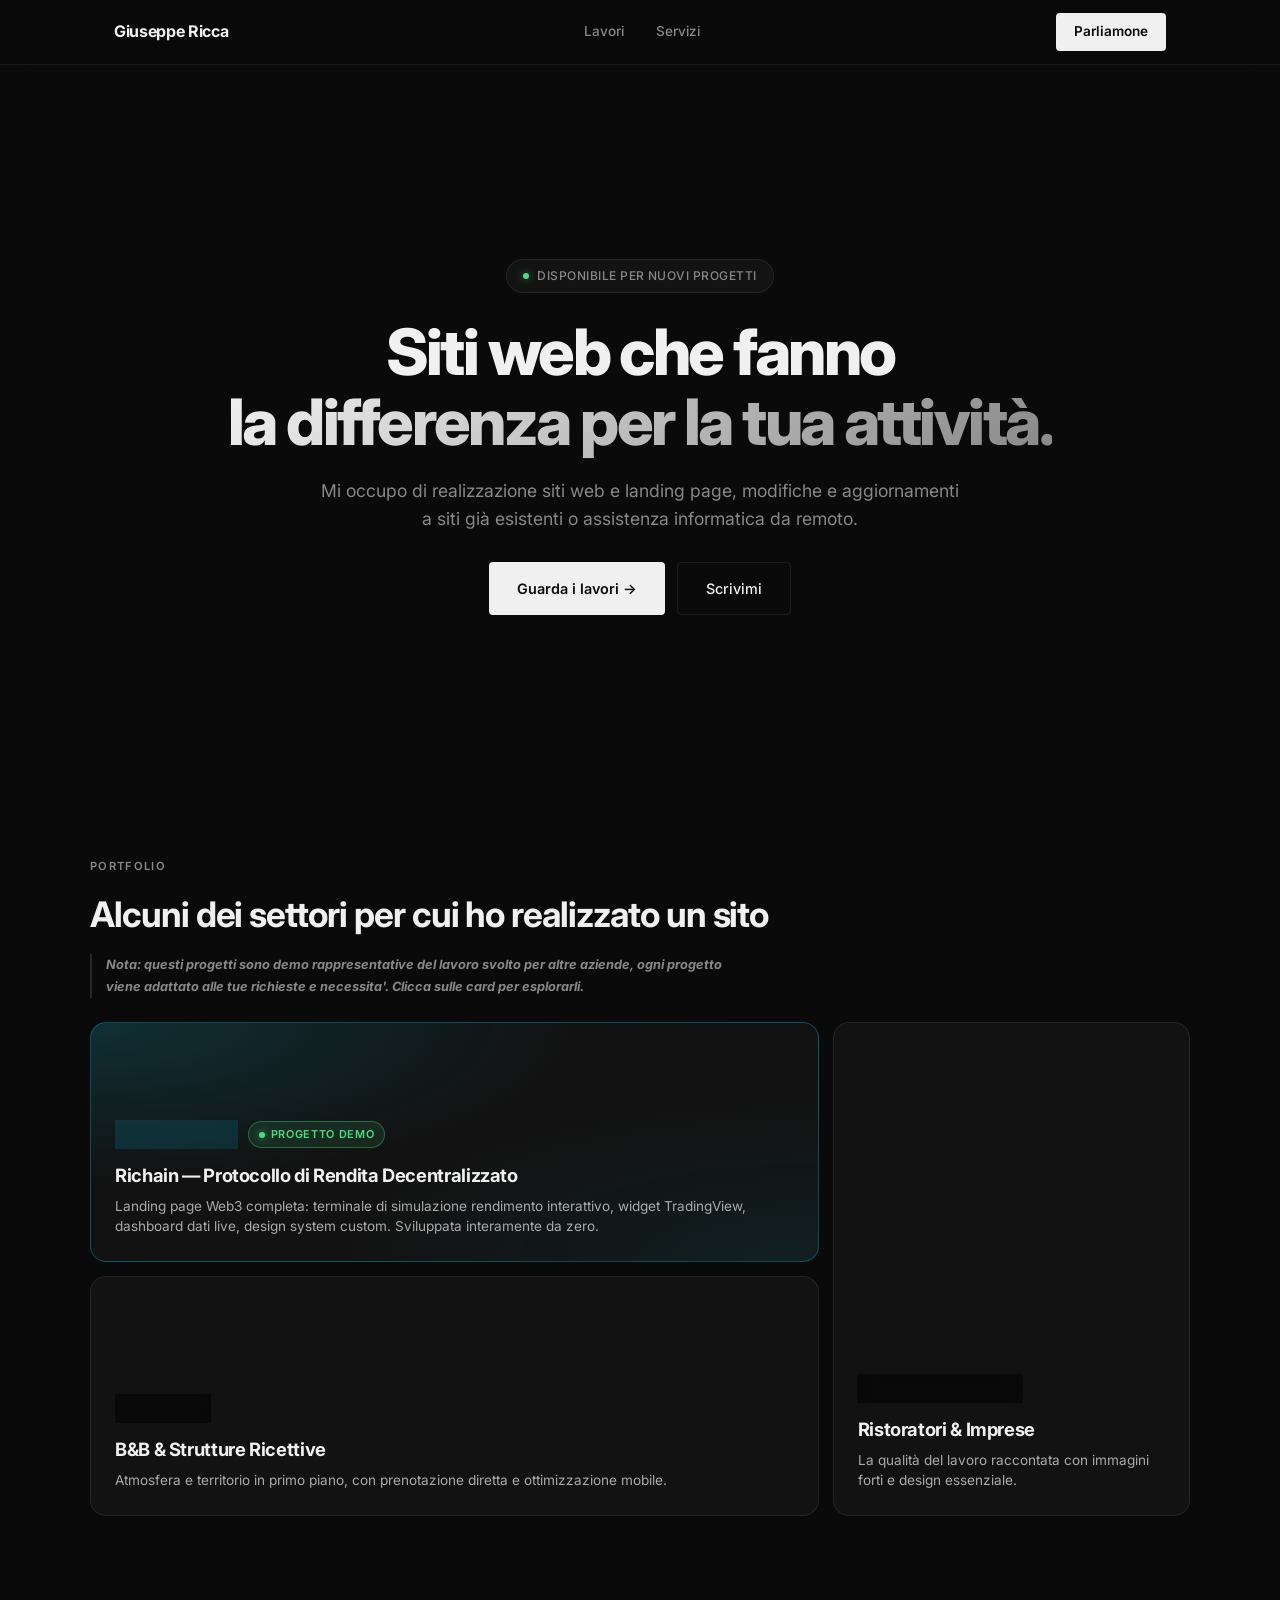
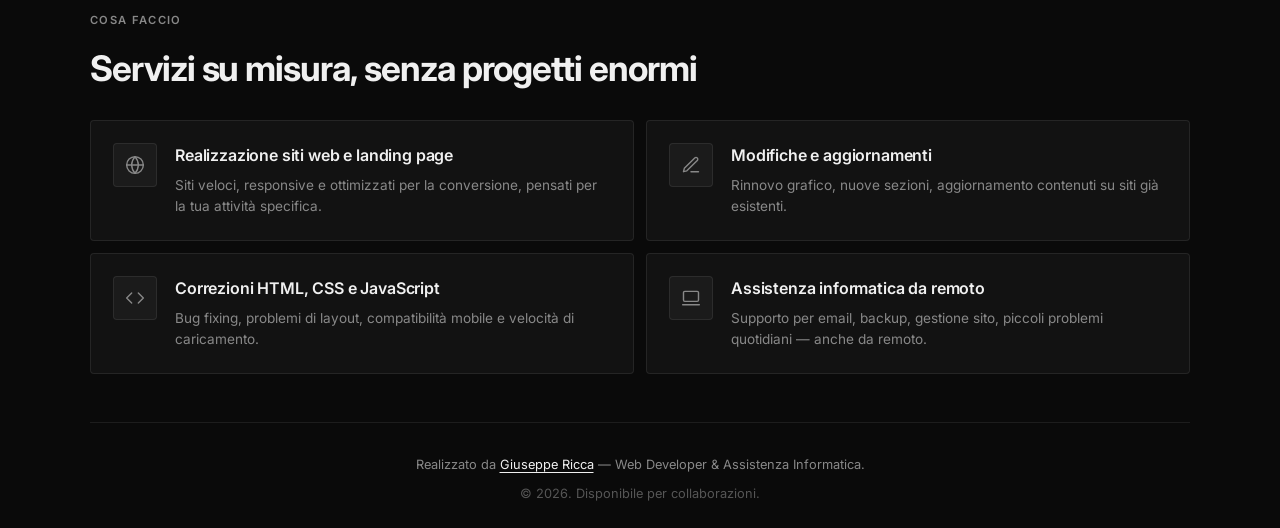
==== index.html @ cdb24ea3 "Add files via upload" ====
<!DOCTYPE html>
<html lang="it">
<head>
  <meta charset="UTF-8" />
  <meta name="viewport" content="width=device-width, initial-scale=1.0" />
  <title>Giuseppe Ricca — Web Developer per Piccole Imprese</title>
  <link rel="icon" type="image/x-icon" href="https://cdn-icons-png.flaticon.com/128/3873/3873834.png" />
  <link rel="preconnect" href="https://fonts.googleapis.com" />
  <link rel="preconnect" href="https://fonts.gstatic.com" crossorigin />
  <link href="https://fonts.googleapis.com/css2?family=Inter:wght@300;400;500;600;700;800&display=swap" rel="stylesheet" />
  
  <!-- Collegamento al file CSS esterno -->
  <link rel="stylesheet" href="style.css" />
</head>
<body>

  <!-- NAV -->
  <nav class="nav">
    <div class="container nav-inner">
      <a href="#" class="nav-logo">Giuseppe Ricca</a>
      <div class="nav-links">
        <a href="#lavori">Lavori</a>
        <a href="#servizi">Servizi</a>
      </div>
      <a href="mailto:giuseppericca87@gmail.com" class="nav-cta">Parliamone</a>
    </div>
  </nav>

  <!-- HERO -->
  <header class="hero container">
    <div class="hero-badge">Disponibile per nuovi progetti</div>
    <h1>
      Siti web che fanno<br />
      <span class="gradient">la differenza per la tua attività.</span>
    </h1>
    <p>
      Mi occupo di realizzazione siti web e landing page, modifiche e aggiornamenti
      a siti già esistenti o assistenza informatica da remoto.
    </p>
    <div class="hero-actions">
      <a href="#lavori" class="btn-primary">Guarda i lavori →</a>
      <a href="mailto:giuseppericca87@gmail.com" class="btn-ghost">Scrivimi</a>
    </div>
  </header>

  <!-- LAVORI (BENTO GRID) -->
  <section class="section container" id="lavori">
    <div class="section-header reveal">
      <div class="section-label">Portfolio</div>
      <h2 class="section-title">Alcuni dei settori per cui ho realizzato un sito</h2>
      <p class="section-note" style="font-weight: 700;">
        Nota: questi progetti sono demo rappresentative del lavoro svolto per altre aziende, ogni progetto viene adattato alle tue richieste e necessita'. Clicca sulle card per esplorarli.
      </p>
    </div>

    <div class="bento">

      <!-- RICHAIN (progetto demo, cliccabile) -->
      <a class="bento-card span-2 featured reveal"
         href="lavori/richain/richain.html"
         target="_blank"
         rel="noopener">
        <div class="bento-card-bg" style="background-image: url('https://images.unsplash.com/photo-1639762681485-074b7f938ba0?w=1400&q=80');"></div>
        <div class="bento-card-content">
          <span class="bento-tag">Crypto / Web3</span>
          <span class="live-badge">Progetto DEMO</span>
          <h3>Richain — Protocollo di Rendita Decentralizzato</h3>
          <p>Landing page Web3 completa: terminale di simulazione rendimento interattivo, widget TradingView, dashboard dati live, design system custom. Sviluppata interamente da zero.</p>
        </div>
        <div class="arrow">↗</div>
      </a>

      <!-- Ristorante -->
      <a class="bento-card row-span-2 reveal" 
         href="lavori/ristorazione/ristorazione.html"
         target="_blank"
         rel="noopener">
       <div class="bento-card-bg" style="background-image: url('https://images.unsplash.com/photo-1552566626-52f8b828add9?w=800&q=80');"></div>
       <div class="bento-card-content">
         <span class="bento-tag">RISTORAZIONE / FOOD</span>
         <h3>Ristoratori &amp; Imprese</h3>
         <p>La qualità del lavoro raccontata con immagini forti e design essenziale.</p>
        </div>
        <div class="arrow">↗</div>
      </a>

      <!-- B&B -->
      <a class="bento-card span-2 reveal" 
         href="lavori/hotel/hotel.html"
         target="_blank"
         rel="noopener">
        <div class="bento-card-bg" style="background-image: url('https://images.unsplash.com/photo-1566073771259-6a8506099945?w=1200&q=80');"></div>
        <div class="bento-card-content">
          <span class="bento-tag">Ospitalità</span>
          <h3>B&amp;B &amp; Strutture Ricettive</h3>
          <p>Atmosfera e territorio in primo piano, con prenotazione diretta e ottimizzazione mobile.</p>
        </div>
        <div class="arrow">↗</div>
      </a>

    </div>
  </section>

  <!-- SERVIZI -->
  <section class="section container" id="servizi">
    <div class="section-header reveal">
      <div class="section-label">Cosa faccio</div>
      <h2 class="section-title">Servizi su misura, senza progetti enormi</h2>
    </div>

    <div class="services-grid">
      <div class="service-item reveal">
        <div class="service-icon" aria-hidden="true">
          <svg viewBox="0 0 24 24">
            <circle cx="12" cy="12" r="10"/>
            <line x1="2" y1="12" x2="22" y2="12"/>
            <path d="M12 2a15.3 15.3 0 0 1 4 10 15.3 15.3 0 0 1-4 10 15.3 15.3 0 0 1-4-10 15.3 15.3 0 0 1 4-10z"/>
          </svg>
        </div>
        <div>
          <h3>Realizzazione siti web e landing page</h3>
          <p>Siti veloci, responsive e ottimizzati per la conversione, pensati per la tua attività specifica.</p>
        </div>
      </div>

      <div class="service-item reveal">
        <div class="service-icon" aria-hidden="true">
          <svg viewBox="0 0 24 24">
            <path d="M12 20h9"/>
            <path d="M16.5 3.5a2.121 2.121 0 0 1 3 3L7 19l-4 1 1-4L16.5 3.5z"/>
          </svg>
        </div>
        <div>
          <h3>Modifiche e aggiornamenti</h3>
          <p>Rinnovo grafico, nuove sezioni, aggiornamento contenuti su siti già esistenti.</p>
        </div>
      </div>

      <div class="service-item reveal">
        <div class="service-icon" aria-hidden="true">
          <svg viewBox="0 0 24 24">
            <polyline points="16 18 22 12 16 6"/>
            <polyline points="8 6 2 12 8 18"/>
          </svg>
        </div>
        <div>
          <h3>Correzioni HTML, CSS e JavaScript</h3>
          <p>Bug fixing, problemi di layout, compatibilità mobile e velocità di caricamento.</p>
        </div>
      </div>

      <div class="service-item reveal">
        <div class="service-icon" aria-hidden="true">
          <svg viewBox="0 0 24 24">
            <rect x="3" y="4" width="18" height="12" rx="1.5"/>
            <line x1="2" y1="20" x2="22" y2="20"/>
          </svg>
        </div>
        <div>
          <h3>Assistenza informatica da remoto</h3>
          <p>Supporto per email, backup, gestione sito, piccoli problemi quotidiani — anche da remoto.</p>
        </div>
      </div>
    </div>
  </section>

  <!-- FOOTER -->
  <footer class="footer container">
    <p>Realizzato da <a href="mailto:giuseppericca87@gmail.com">Giuseppe Ricca</a> — Web Developer &amp; Assistenza Informatica.</p>
    <p style="margin-top: 8px; opacity: 0.6;">© 2026. Disponibile per collaborazioni.</p>
  </footer>

  <!-- Collegamento al file JS esterno -->
  <script src="script.js"></script>

</body>
</html>
---- style.css ----
/* ========== RESET & BASE ========== */
*, *::before, *::after { margin: 0; padding: 0; box-sizing: border-box; }

:root {
  --bg: #0a0a0a;
  --surface: #121212;
  --surface-hover: #1a1a1a;
  --text: #f0f0f0;
  --muted: #888;
  --border: rgba(255, 255, 255, 0.08);
  --accent: #d4d4d4;
  --ease: cubic-bezier(0.22, 1, 0.36, 1);
  --radius: 16px;
  --btn-radius: 4px;
  --nav-h: 64px;
}

html { scroll-behavior: smooth; }

body {
  font-family: "Inter", ui-sans-serif, system-ui, -apple-system, sans-serif;
  background: var(--bg);
  color: var(--text);
  line-height: 1.6;
  -webkit-font-smoothing: antialiased;
  overflow-x: hidden;
  padding-top: var(--nav-h);
}

a { color: inherit; text-decoration: none; }
ul { list-style: none; }
img { display: block; max-width: 100%; }

.container {
  width: 100%;
  max-width: 1100px;
  margin: 0 auto;
  padding: 0 24px;
}

/* ========== NAV ========== */
.nav {
  position: fixed;
  top: 0; left: 0; right: 0;
  z-index: 100;
  background: rgba(10, 10, 10, 0.78);
  backdrop-filter: blur(18px);
  -webkit-backdrop-filter: blur(18px);
  border-bottom: 1px solid var(--border);
  animation: fadeDown 0.8s var(--ease) both;
}

.nav-inner {
  display: flex;
  align-items: center;
  justify-content: space-between;
  height: var(--nav-h);
}

.nav-logo {
  font-weight: 700;
  font-size: 1rem;
  letter-spacing: -0.02em;
}

.nav-links { display: flex; gap: 4px; }

.nav-links a {
  padding: 8px 14px;
  font-size: 0.85rem;
  font-weight: 500;
  color: var(--muted);
  border-radius: 999px;
  transition: color 0.3s var(--ease), background 0.3s var(--ease);
}

.nav-links a:hover {
  color: var(--text);
  background: rgba(255, 255, 255, 0.06);
}

.nav-cta {
  padding: 8px 18px;
  font-size: 0.85rem;
  font-weight: 600;
  background: var(--text);
  color: var(--bg);
  border-radius: var(--btn-radius);
  transition: opacity 0.3s var(--ease), transform 0.3s var(--ease);
}

.nav-cta:hover { opacity: 0.85; transform: translateY(-1px); }

/* ========== HERO ========== */
.hero {
  min-height: calc(90vh - var(--nav-h));
  display: flex;
  flex-direction: column;
  justify-content: center;
  align-items: center;
  text-align: center;
  padding: 20px 24px;
  animation: fadeUp 1s var(--ease) both 0.15s;
}

.hero-badge {
  display: inline-flex;
  align-items: center;
  gap: 8px;
  padding: 6px 16px;
  font-size: 0.75rem;
  font-weight: 500;
  letter-spacing: 0.04em;
  text-transform: uppercase;
  color: var(--muted);
  background: rgba(255, 255, 255, 0.04);
  border: 1px solid var(--border);
  border-radius: 999px;
  margin-bottom: 24px;
}

.hero-badge::before {
  content: "";
  width: 6px;
  height: 6px;
  border-radius: 50%;
  background: #4ade80;
  box-shadow: 0 0 8px rgba(74, 222, 128, 0.6);
}

.hero h1 {
  font-size: clamp(2.2rem, 6vw, 4rem);
  font-weight: 800;
  letter-spacing: -0.04em;
  line-height: 1.1;
  margin-bottom: 20px;
}

.hero h1 .gradient {
  background: linear-gradient(135deg, #f0f0f0 0%, #888 100%);
  -webkit-background-clip: text;
  background-clip: text;
  color: transparent;
}

.hero p {
  max-width: 640px;
  margin: 0 auto 28px;
  font-size: clamp(0.95rem, 1.8vw, 1.1rem);
  color: var(--muted);
  font-weight: 400;
}

.hero-actions {
  display: flex;
  flex-wrap: wrap;
  justify-content: center;
  gap: 12px;
}

.btn-primary {
  display: inline-flex;
  align-items: center;
  gap: 8px;
  padding: 14px 28px;
  font-size: 0.9rem;
  font-weight: 600;
  background: var(--text);
  color: var(--bg);
  border-radius: var(--btn-radius);
  transition: transform 0.3s var(--ease), box-shadow 0.3s var(--ease);
}

.btn-primary:hover {
  transform: translateY(-2px);
  box-shadow: 0 12px 32px -8px rgba(255, 255, 255, 0.15);
}

.btn-ghost {
  display: inline-flex;
  align-items: center;
  gap: 8px;
  padding: 14px 28px;
  font-size: 0.9rem;
  font-weight: 500;
  color: var(--text);
  border: 1px solid var(--border);
  border-radius: var(--btn-radius);
  transition: background 0.3s var(--ease), border-color 0.3s var(--ease);
}

.btn-ghost:hover {
  background: rgba(255, 255, 255, 0.05);
  border-color: rgba(255, 255, 255, 0.2);
}

/* ========== SEZIONI ========== */
.section { padding: 48px 0; }

.section-header { margin-bottom: 24px; }

.section-label {
  font-size: 0.7rem;
  font-weight: 600;
  letter-spacing: 0.12em;
  text-transform: uppercase;
  color: var(--muted);
  margin-bottom: 10px;
}

.section-title {
  font-size: clamp(1.6rem, 3vw, 2.2rem);
  font-weight: 700;
  letter-spacing: -0.03em;
}

.section-note {
  margin-top: 12px;
  max-width: 640px;
  font-size: 0.8rem;
  line-height: 1.7;
  color: var(--muted);
  font-weight: 400;
  font-style: italic;
  padding-left: 14px;
  border-left: 2px solid rgba(255, 255, 255, 0.12);
}

/* ========== BENTO GRID PROGETTI ========== */
.bento {
  display: grid;
  grid-template-columns: repeat(3, 1fr);
  gap: 14px;
}

.bento-card {
  position: relative;
  display: flex;
  flex-direction: column;
  justify-content: flex-end;
  min-height: 240px;
  padding: 24px;
  background: var(--surface);
  border: 1px solid var(--border);
  border-radius: var(--radius);
  overflow: hidden;
  transition: transform 0.45s var(--ease),
              border-color 0.45s var(--ease),
              box-shadow 0.45s var(--ease);
  cursor: pointer;
  color: inherit;
}

.bento-card:hover {
  transform: translateY(-4px);
  border-color: rgba(255, 255, 255, 0.18);
  box-shadow: 0 24px 48px -16px rgba(0, 0, 0, 0.6);
}

.bento-card.span-2 { grid-column: span 2; }
.bento-card.row-span-2 { grid-row: span 2; }

.bento-card-bg {
  position: absolute;
  inset: 0;
  opacity: 0.35;
  transition: opacity 0.6s var(--ease), transform 0.6s var(--ease);
  background-size: cover;
  background-position: center;
}

.bento-card:hover .bento-card-bg {
  opacity: 0.55;
  transform: scale(1.04);
}

.bento-card-content { position: relative; z-index: 1; }

.bento-tag {
  display: inline-block;
  padding: 4px 12px;
  font-size: 0.7rem;
  font-weight: 600;
  letter-spacing: 0.06em;
  text-transform: uppercase;
  background: rgba(0, 0, 0, 0.5);
  backdrop-filter: blur(8px);
  border: 1px solid rgba(255, 255, 255, 0.12);
  border-radius: 999px;
  margin-bottom: 12px;
  color: #ddd;
}

.bento-card h3 {
  font-size: 1.15rem;
  font-weight: 700;
  letter-spacing: -0.02em;
  margin-bottom: 6px;
}

.bento-card p {
  font-size: 0.85rem;
  color: #aaa;
  line-height: 1.5;
}

.bento-card .arrow {
  position: absolute;
  top: 20px;
  right: 20px;
  width: 32px;
  height: 32px;
  display: grid;
  place-items: center;
  border-radius: 50%;
  background: rgba(0, 0, 0, 0.4);
  backdrop-filter: blur(6px);
  border: 1px solid rgba(255, 255, 255, 0.1);
  font-size: 0.9rem;
  color: #ccc;
  opacity: 0;
  transform: translate(-4px, 4px);
  transition: opacity 0.4s var(--ease), transform 0.4s var(--ease);
}

.bento-card:hover .arrow { opacity: 1; transform: translate(0, 0); }

/* ===== CARD RICHAIN (progetto demo) ===== */
.bento-card.featured {
  border-color: rgba(6, 182, 212, 0.35);
  background:
    radial-gradient(120% 120% at 0% 0%, rgba(6, 182, 212, 0.18) 0%, transparent 55%),
    radial-gradient(120% 120% at 100% 100%, rgba(6, 182, 212, 0.08) 0%, transparent 55%),
    var(--surface);
}

.bento-card.featured:hover {
  border-color: rgba(6, 182, 212, 0.7);
  box-shadow: 0 24px 48px -16px rgba(6, 182, 212, 0.25);
}

.bento-card.featured .bento-tag {
  background: rgba(6, 182, 212, 0.15);
  border-color: rgba(6, 182, 212, 0.45);
  color: #67e8f9;
}

.live-badge {
  display: inline-flex;
  align-items: center;
  gap: 6px;
  margin-left: 6px;
  padding: 4px 10px;
  font-size: 0.68rem;
  font-weight: 600;
  letter-spacing: 0.06em;
  text-transform: uppercase;
  color: #4ade80;
  background: rgba(74, 222, 128, 0.1);
  border: 1px solid rgba(74, 222, 128, 0.35);
  border-radius: 999px;
}

.live-badge::before {
  content: "";
  width: 6px;
  height: 6px;
  border-radius: 50%;
  background: #4ade80;
  box-shadow: 0 0 8px rgba(74, 222, 128, 0.8);
  animation: pulse 2s ease-in-out infinite;
}

/* ========== SERVIZI ========== */
.services-grid {
  display: grid;
  grid-template-columns: repeat(2, 1fr);
  gap: 12px;
}

.service-item {
  display: flex;
  gap: 18px;
  padding: 22px;
  background: var(--surface);
  border: 1px solid var(--border);
  border-radius: 4px;
  transition: background 0.35s var(--ease), border-color 0.35s var(--ease);
}

.service-item:hover {
  background: var(--surface-hover);
  border-color: rgba(255, 255, 255, 0.14);
}

.service-icon {
  flex-shrink: 0;
  width: 44px;
  height: 44px;
  display: grid;
  place-items: center;
  background: rgba(255, 255, 255, 0.04);
  border: 1px solid var(--border);
  border-radius: 4px;
  color: var(--muted);
  transition: color 0.35s var(--ease), background 0.35s var(--ease), border-color 0.35s var(--ease);
}

.service-item:hover .service-icon {
  color: var(--text);
  background: rgba(255, 255, 255, 0.08);
  border-color: rgba(255, 255, 255, 0.18);
}

.service-icon svg {
  width: 20px;
  height: 20px;
  stroke: currentColor;
  fill: none;
  stroke-width: 1.7;
  stroke-linecap: round;
  stroke-linejoin: round;
}

.service-item h3 {
  font-size: 1rem;
  font-weight: 600;
  margin-bottom: 6px;
  letter-spacing: -0.01em;
}

.service-item p {
  font-size: 0.85rem;
  color: var(--muted);
  line-height: 1.6;
}

/* ========== FOOTER ========== */
.footer {
  padding: 32px 0 24px;
  border-top: 1px solid var(--border);
  text-align: center;
}

.footer p { font-size: 0.8rem; color: var(--muted); }

.footer a {
  color: var(--text);
  text-decoration: underline;
  text-underline-offset: 3px;
}

/* ========== REVEAL ========== */
.reveal {
  opacity: 0;
  transform: translateY(28px);
  transition: opacity 0.9s var(--ease), transform 0.9s var(--ease);
}

.reveal.visible { opacity: 1; transform: translateY(0); }

/* ========== KEYFRAMES ========== */
@keyframes fadeUp {
  from { opacity: 0; transform: translateY(24px); }
  to   { opacity: 1; transform: translateY(0); }
}

@keyframes fadeDown {
  from { opacity: 0; transform: translateY(-16px); }
  to   { opacity: 1; transform: translateY(0); }
}

@keyframes pulse {
  0%, 100% { opacity: 1; }
  50%      { opacity: 0.35; }
}

/* ========== RESPONSIVE ========== */
@media (max-width: 860px) {
  .bento { grid-template-columns: repeat(2, 1fr); }
  .bento-card.span-2 { grid-column: span 2; }
  .services-grid { grid-template-columns: 1fr; }
  .bento-card.row-span-2 { grid-row: span 1; }
}

/* OTTIMIZZAZIONE MOBILE (Telefono) */
@media (max-width: 600px) {
  .container { padding: 0 16px; }
  .nav-links { display: none; }
  .nav-logo { font-size: 0.9rem; }
  .nav-cta { padding: 6px 12px; font-size: 0.75rem; }
  
  .hero { min-height: auto; padding: 48px 16px; }
  .hero h1 { font-size: 2.2rem; margin-bottom: 16px; }
  .hero p { font-size: 0.95rem; margin-bottom: 24px; }
  .hero-actions { width: 100%; flex-direction: column; gap: 10px; }
  .hero-actions .btn-primary, .hero-actions .btn-ghost { width: 100%; justify-content: center; }
  
  .section { padding: 32px 0; }
  .section-title { font-size: 1.5rem; }
  .section-note { font-size: 0.75rem; }
  
  .bento { grid-template-columns: 1fr; gap: 12px; }
  .bento-card { min-height: 180px; padding: 18px; }
  .bento-card.span-2 { grid-column: span 1; }
  .bento-card h3 { font-size: 1.1rem; }
  .bento-card p { font-size: 0.8rem; }
  .bento-card .arrow { display: none; }
  
  .service-item { padding: 18px; gap: 14px; }
  .service-icon { width: 36px; height: 36px; }
  .service-icon svg { width: 18px; height: 18px; }
}

@media (prefers-reduced-motion: reduce) {
  *, *::before, *::after {
    animation-duration: 0.001ms !important;
    transition-duration: 0.001ms !important;
    scroll-behavior: auto !important;
  }
  .reveal { opacity: 1; transform: none; }
}
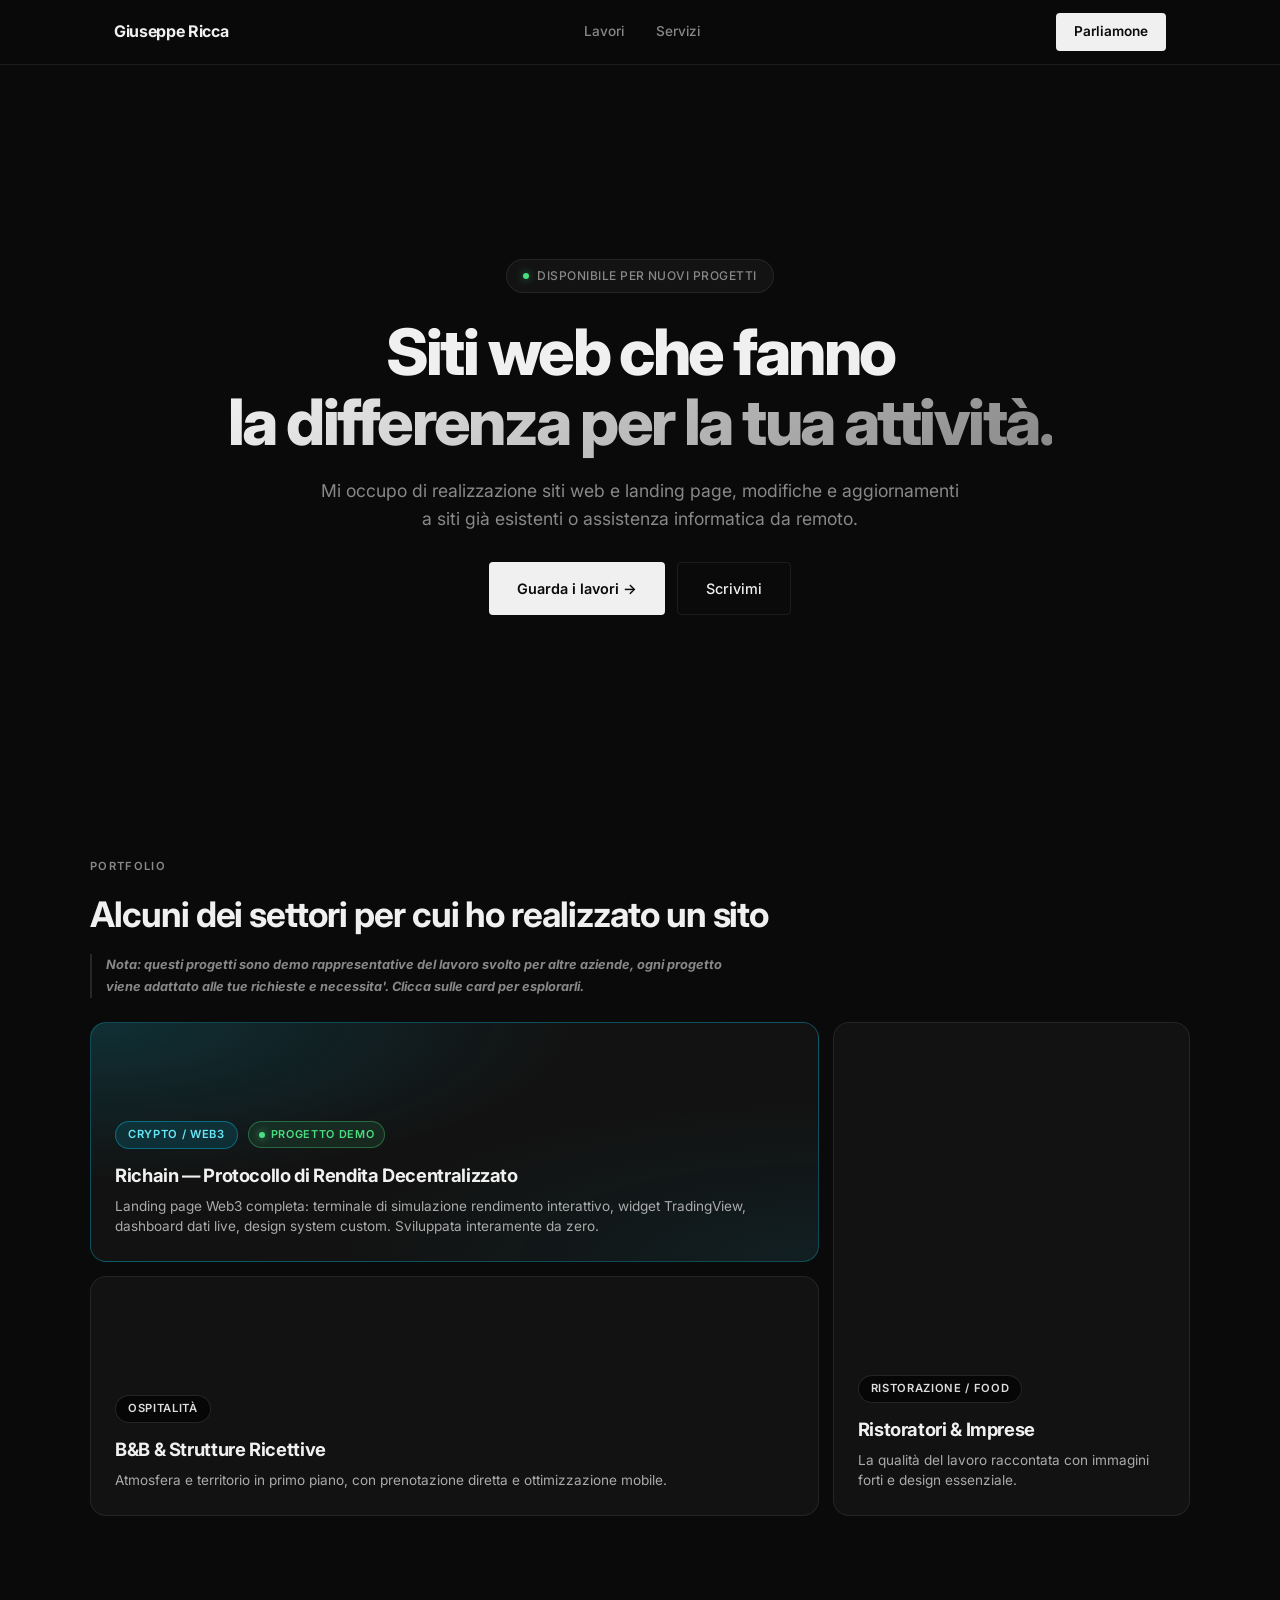
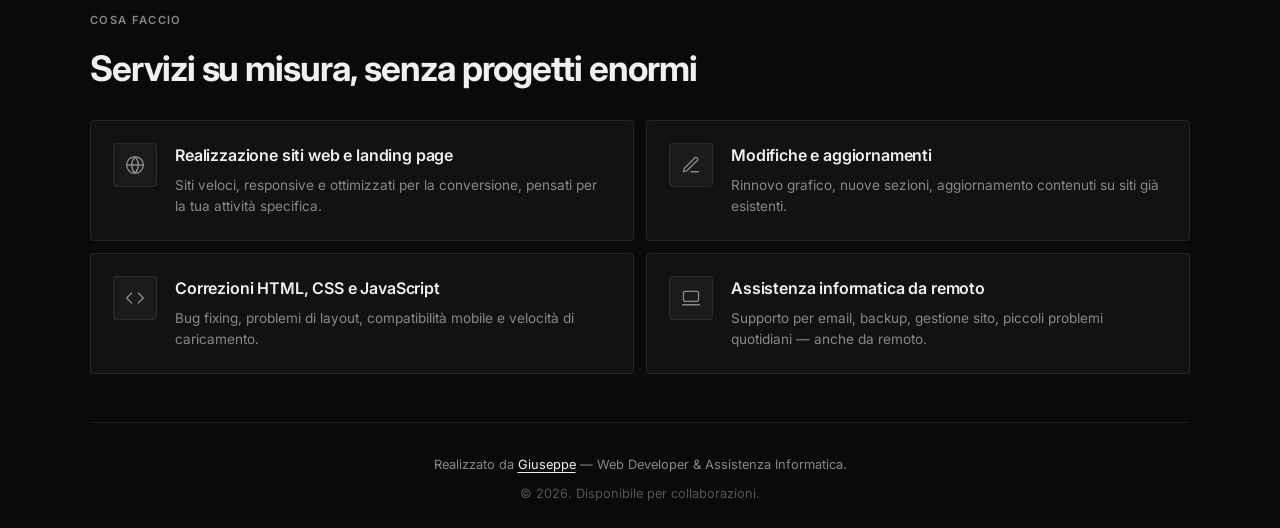
==== commit 6ee0c94c: "Update index.html" ====
--- a/index.html
+++ b/index.html
@@ -22,7 +22,7 @@
         <a href="#lavori">Lavori</a>
         <a href="#servizi">Servizi</a>
       </div>
-      <a href="mailto:giuseppericca87@gmail.com" class="nav-cta">Parliamone</a>
+      <a href="mailto:alfabravo4232@gmail.com" class="nav-cta">Parliamone</a>
     </div>
   </nav>
 
@@ -39,7 +39,7 @@
     </p>
     <div class="hero-actions">
       <a href="#lavori" class="btn-primary">Guarda i lavori →</a>
-      <a href="mailto:giuseppericca87@gmail.com" class="btn-ghost">Scrivimi</a>
+      <a href="mailto:alfabravo4232@gmail.com" class="btn-ghost">Scrivimi</a>
     </div>
   </header>
 
@@ -166,7 +166,7 @@
 
   <!-- FOOTER -->
   <footer class="footer container">
-    <p>Realizzato da <a href="mailto:giuseppericca87@gmail.com">Giuseppe Ricca</a> — Web Developer &amp; Assistenza Informatica.</p>
+    <p>Realizzato da <a href="mailto:alfabravo4232@gmail.com">Giuseppe</a> — Web Developer &amp; Assistenza Informatica.</p>
     <p style="margin-top: 8px; opacity: 0.6;">© 2026. Disponibile per collaborazioni.</p>
   </footer>
 
@@ -174,4 +174,4 @@
   <script src="script.js"></script>
 
 </body>
-</html>+</html>
--- a/style.css
+++ b/style.css
@@ -43,7 +43,7 @@
   position: fixed;
   top: 0; left: 0; right: 0;
   z-index: 100;
-  background: rgba(10, 10, 10, 0.78);
+  background: rgba(10, 10, 10, 0.85);
   backdrop-filter: blur(18px);
   -webkit-backdrop-filter: blur(18px);
   border-bottom: 1px solid var(--border);
@@ -283,7 +283,7 @@
   font-weight: 600;
   letter-spacing: 0.06em;
   text-transform: uppercase;
-  background: rgba(0, 0, 0, 0.5);
+  background: rgba(0, 0, 0, 0.6);
   backdrop-filter: blur(8px);
   border: 1px solid rgba(255, 255, 255, 0.12);
   border-radius: 999px;
@@ -475,7 +475,12 @@
   50%      { opacity: 0.35; }
 }
 
-/* ========== RESPONSIVE ========== */
+
+/* ========================================================
+   FIX DEFINITIVO MOBILE (Stile Apple / iOS)
+   ======================================================== */
+
+/* Tablet */
 @media (max-width: 860px) {
   .bento { grid-template-columns: repeat(2, 1fr); }
   .bento-card.span-2 { grid-column: span 2; }
@@ -483,33 +488,134 @@
   .bento-card.row-span-2 { grid-row: span 1; }
 }
 
-/* OTTIMIZZAZIONE MOBILE (Telefono) */
+/* iPhone e Smartphone (Stile HAIDO / Apple) */
 @media (max-width: 600px) {
-  .container { padding: 0 16px; }
-  .nav-links { display: none; }
-  .nav-logo { font-size: 0.9rem; }
-  .nav-cta { padding: 6px 12px; font-size: 0.75rem; }
   
-  .hero { min-height: auto; padding: 48px 16px; }
-  .hero h1 { font-size: 2.2rem; margin-bottom: 16px; }
-  .hero p { font-size: 0.95rem; margin-bottom: 24px; }
-  .hero-actions { width: 100%; flex-direction: column; gap: 10px; }
-  .hero-actions .btn-primary, .hero-actions .btn-ghost { width: 100%; justify-content: center; }
-  
-  .section { padding: 32px 0; }
-  .section-title { font-size: 1.5rem; }
-  .section-note { font-size: 0.75rem; }
-  
-  .bento { grid-template-columns: 1fr; gap: 12px; }
-  .bento-card { min-height: 180px; padding: 18px; }
-  .bento-card.span-2 { grid-column: span 1; }
-  .bento-card h3 { font-size: 1.1rem; }
-  .bento-card p { font-size: 0.8rem; }
-  .bento-card .arrow { display: none; }
-  
-  .service-item { padding: 18px; gap: 14px; }
-  .service-icon { width: 36px; height: 36px; }
-  .service-icon svg { width: 18px; height: 18px; }
+  /* 1. Margini di sicurezza laterali per far respirare tutto */
+  .container { 
+    padding-left: 24px !important; 
+    padding-right: 24px !important; 
+  }
+
+  /* Navbar */
+  .nav-links { display: none !important; }
+
+  /* 2. HERO: Sistemata (niente più testo incollato ai bordi) */
+  .hero { 
+    min-height: auto; 
+    padding-top: 60px;
+    padding-bottom: 60px;
+    text-align: left; 
+    align-items: flex-start; 
+    /* NON azzerare il padding laterale qui, lascia che usi quello del .container */
+  }
+
+  .hero-badge {
+    margin-bottom: 24px;
+  }
+
+  .hero h1 { 
+    font-size: 2.6rem; /* Dimensione perfetta, impattante ma contenuta */
+    line-height: 1.1;
+    letter-spacing: -0.04em;
+    margin-bottom: 24px; 
+  }
+
+  .hero p { 
+    font-size: 1.05rem; 
+    margin-bottom: 40px; 
+    line-height: 1.6;
+    color: #a1a1aa;
+  }
+
+  /* 3. BOTTONI: Stile "Pillola" elegante, non più a tutta larghezza */
+  .hero-actions { 
+    flex-direction: column; 
+    align-items: flex-start; /* Allineati a sinistra */
+    width: 100%; 
+    gap: 16px; 
+  }
+
+  .hero-actions .btn-primary, 
+  .hero-actions .btn-ghost { 
+    width: auto; /* Toglie il 100%, prende solo la larghezza del testo */
+    display: inline-flex;
+    padding: 16px 32px; /* Spazio interno per farlo sembrare un bottone premium */
+    font-size: 1rem;
+    border-radius: 999px; /* Angoli completamente arrotondati (stile iOS) */
+  }
+
+  /* 4. SEZIONE LAVORI / SERVIZI */
+  .section { 
+    padding-top: 64px; 
+    padding-bottom: 64px; 
+  }
+
+  .section-header {
+    text-align: left;
+    margin-bottom: 40px;
+  }
+
+  .section-title { 
+    font-size: 2.2rem; 
+    line-height: 1.15;
+    letter-spacing: -0.03em;
+  }
+
+  .section-note { 
+    font-size: 0.95rem; 
+    margin-top: 20px;
+    line-height: 1.6;
+    padding-left: 16px;
+    border-left: 2px solid rgba(255, 255, 255, 0.2);
+  }
+
+  /* Card del Portfolio */
+  .bento { 
+    grid-template-columns: 1fr; 
+    gap: 24px; 
+  }
+
+  .bento-card { 
+    min-height: auto; 
+    padding: 32px 24px; 
+    border-radius: 20px;
+  }
+
+  .bento-card.span-2 { 
+    grid-column: span 1; 
+  }
+
+  .bento-card h3 {
+    font-size: 1.35rem;
+    margin-bottom: 12px;
+  }
+
+  .bento-card p {
+    font-size: 0.95rem;
+    line-height: 1.6;
+  }
+
+  /* Servizi */
+  .services-grid {
+    gap: 16px;
+  }
+
+  .service-item {
+    flex-direction: column;
+    padding: 32px 24px;
+    gap: 16px;
+    border-radius: 20px;
+  }
+
+  .service-item h3 {
+    font-size: 1.2rem;
+  }
+
+  .service-item p {
+    font-size: 0.95rem;
+    line-height: 1.6;
+  }
 }
 
 @media (prefers-reduced-motion: reduce) {
@@ -519,4 +625,4 @@
     scroll-behavior: auto !important;
   }
   .reveal { opacity: 1; transform: none; }
-}+}
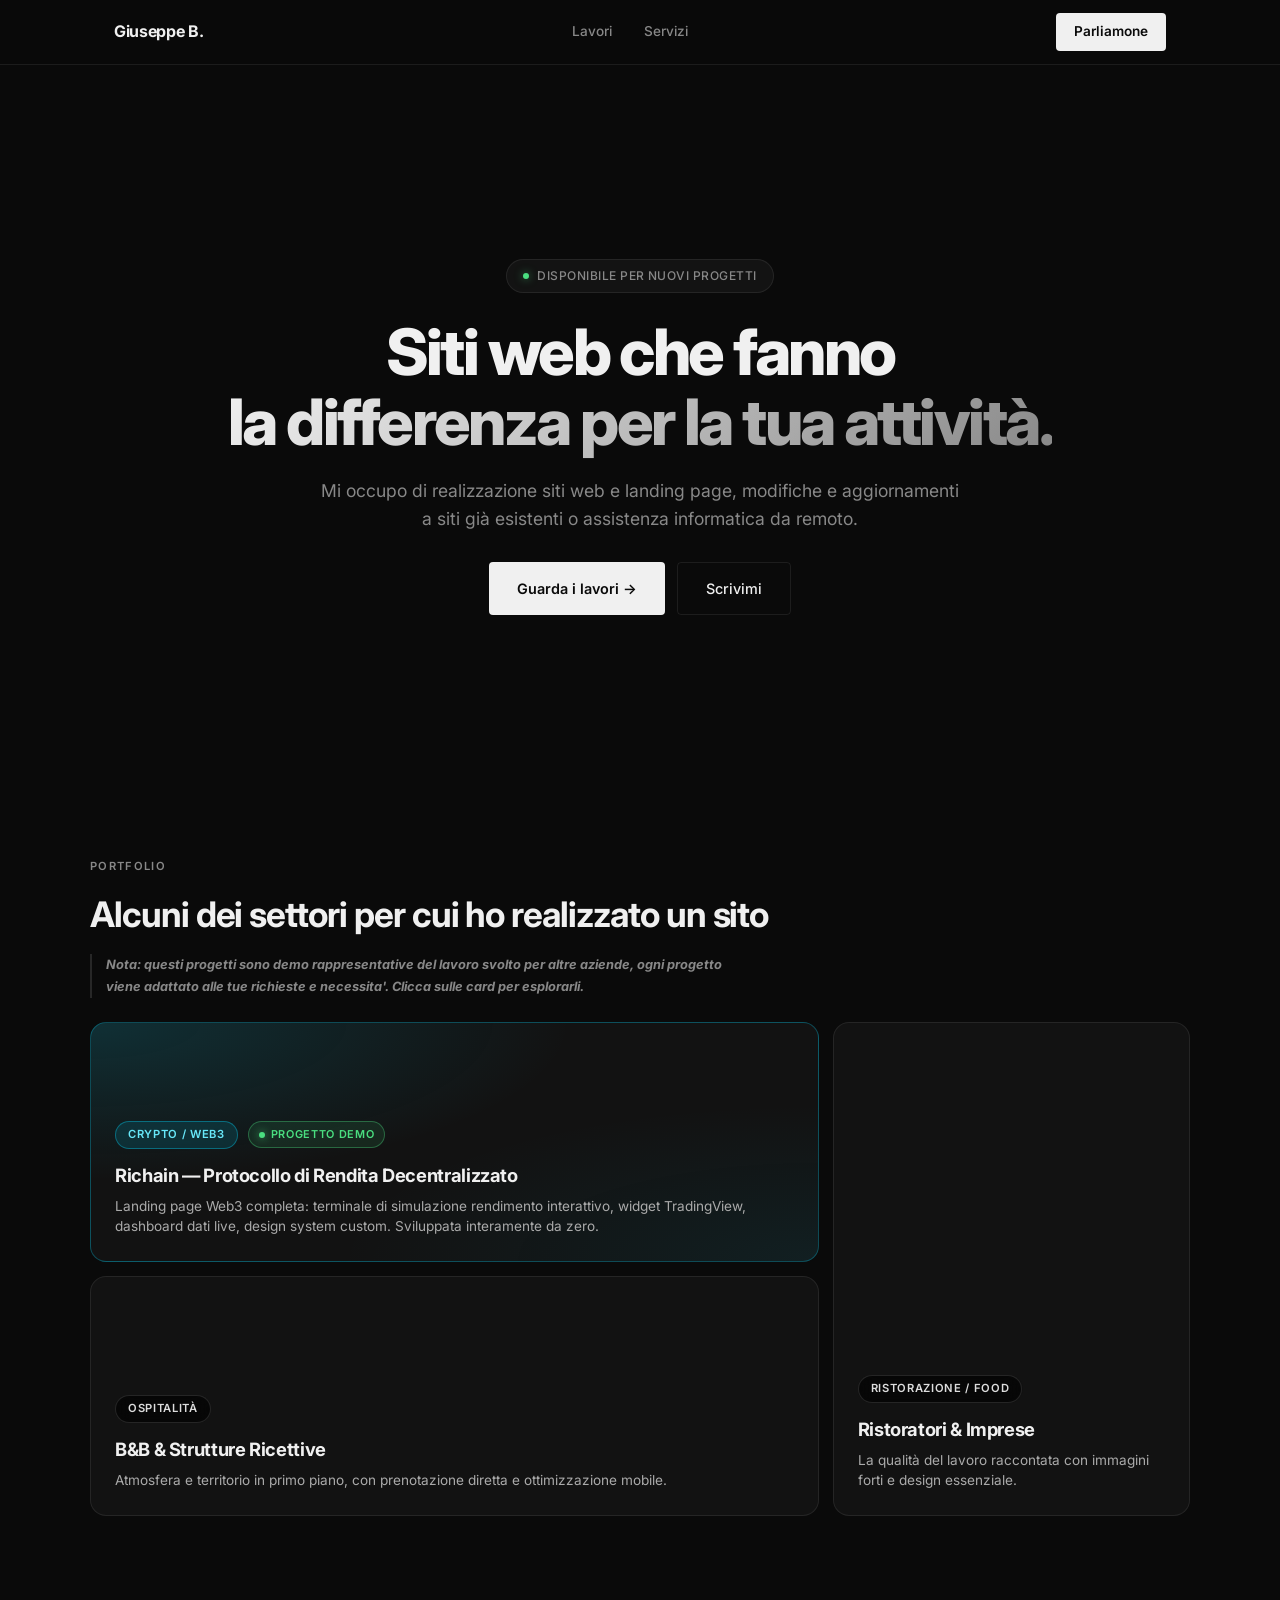
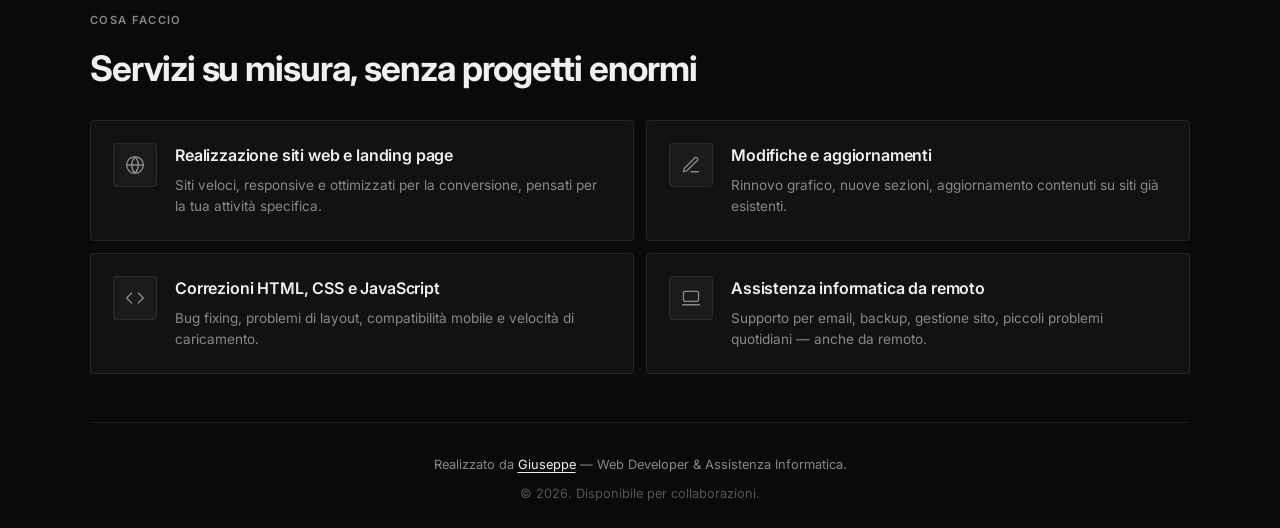
==== commit f65322c7: "Update index.html" ====
--- a/index.html
+++ b/index.html
@@ -3,7 +3,7 @@
 <head>
   <meta charset="UTF-8" />
   <meta name="viewport" content="width=device-width, initial-scale=1.0" />
-  <title>Giuseppe Ricca — Web Developer per Piccole Imprese</title>
+  <title>Giuseppe B. — Web Developer per Piccole Imprese</title>
   <link rel="icon" type="image/x-icon" href="https://cdn-icons-png.flaticon.com/128/3873/3873834.png" />
   <link rel="preconnect" href="https://fonts.googleapis.com" />
   <link rel="preconnect" href="https://fonts.gstatic.com" crossorigin />
@@ -17,7 +17,7 @@
   <!-- NAV -->
   <nav class="nav">
     <div class="container nav-inner">
-      <a href="#" class="nav-logo">Giuseppe Ricca</a>
+      <a href="#" class="nav-logo">Giuseppe B.</a>
       <div class="nav-links">
         <a href="#lavori">Lavori</a>
         <a href="#servizi">Servizi</a>
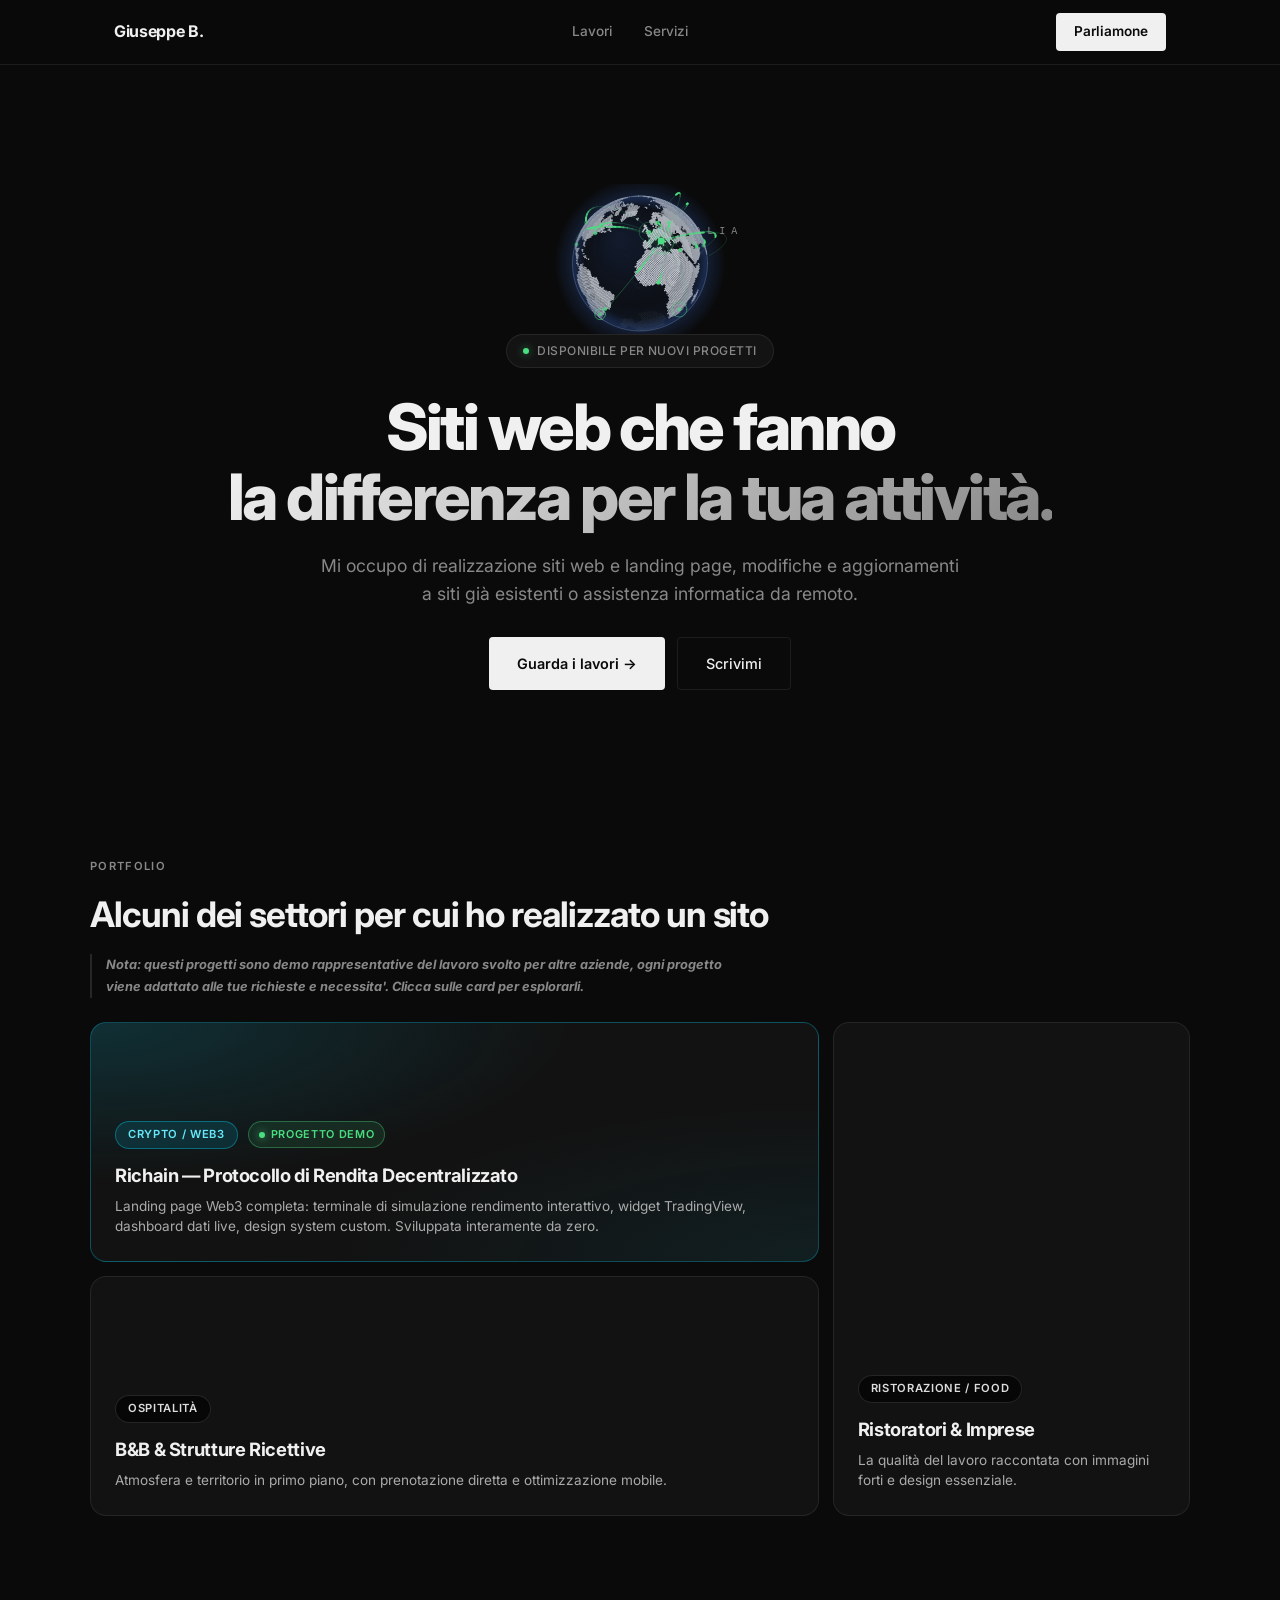
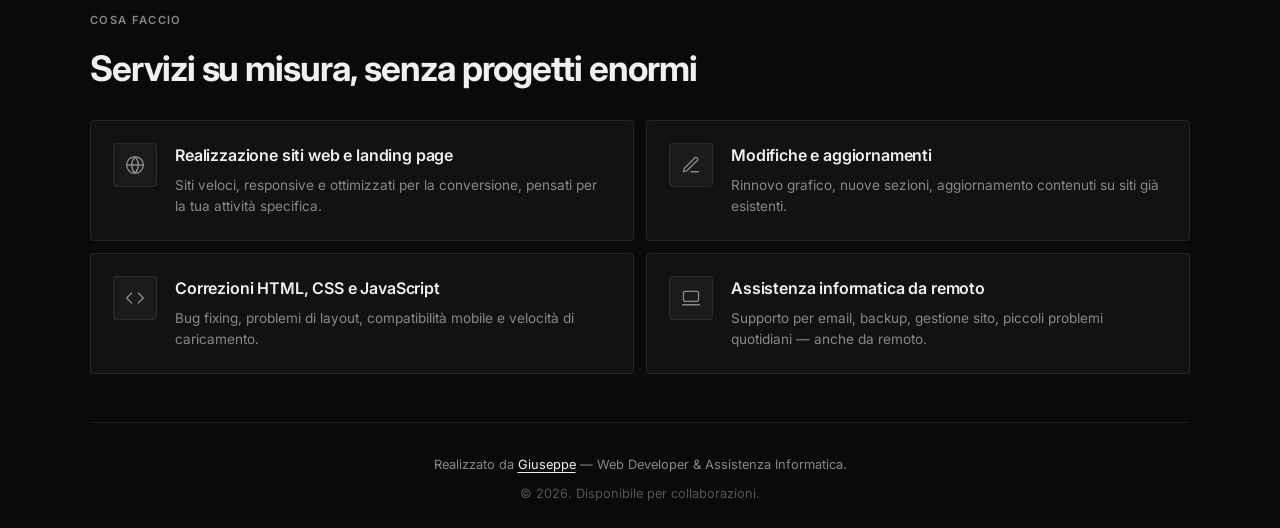
==== commit d4559e09: "Add interactive globe canvas and script reference" ====
--- a/index.html
+++ b/index.html
@@ -28,6 +28,15 @@
 
   <!-- HERO -->
   <header class="hero container">
+    <canvas 
+    class="hero-globe"
+    data-mobile-scale="0.9"
+    data-globe data-center-x="0.76" 
+    data-center-y="0.53"
+    data-globe aria-label="Globo 3D interattivo"
+    data-scale="0.80">
+    </canvas>
+    <div class="hero-veil"></div>
     <div class="hero-badge">Disponibile per nuovi progetti</div>
     <h1>
       Siti web che fanno<br />
@@ -172,6 +181,6 @@
 
   <!-- Collegamento al file JS esterno -->
   <script src="script.js"></script>
-
+  <script src="globe-bg.js"></script>
 </body>
 </html>
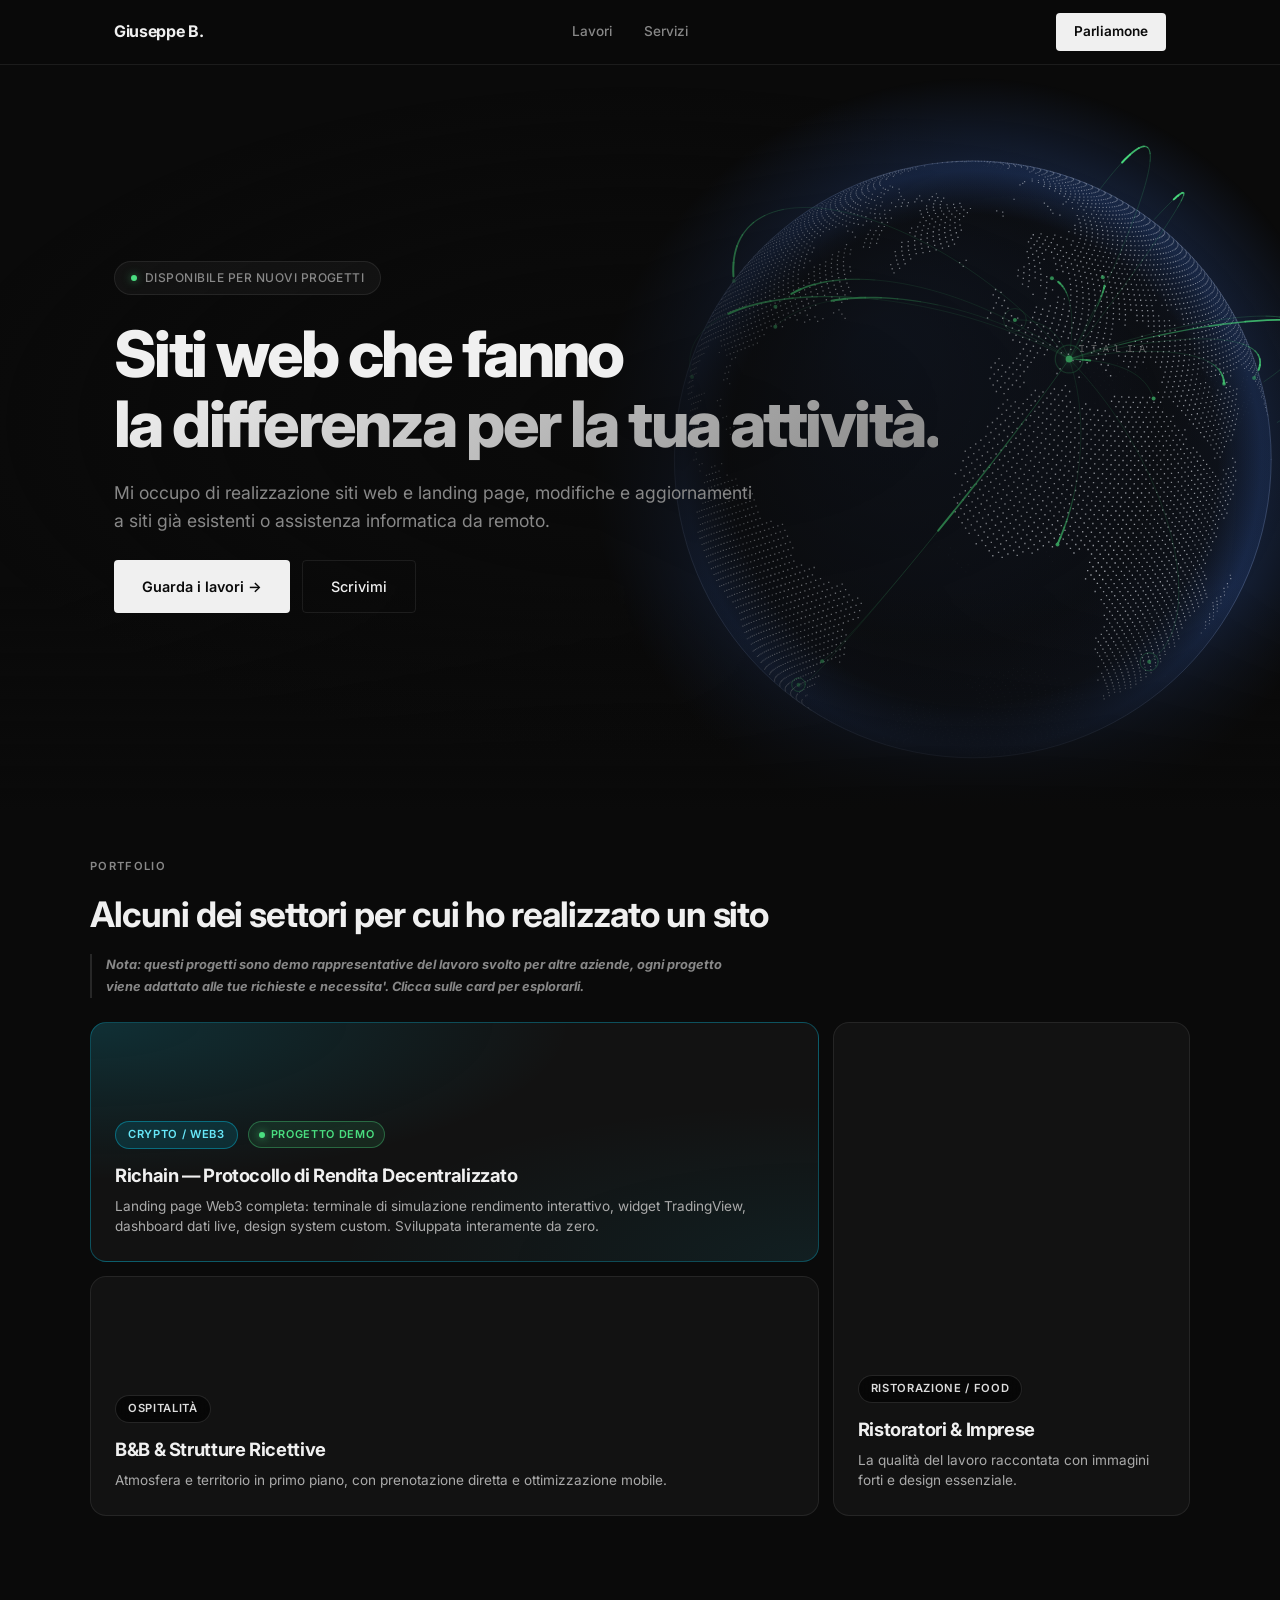
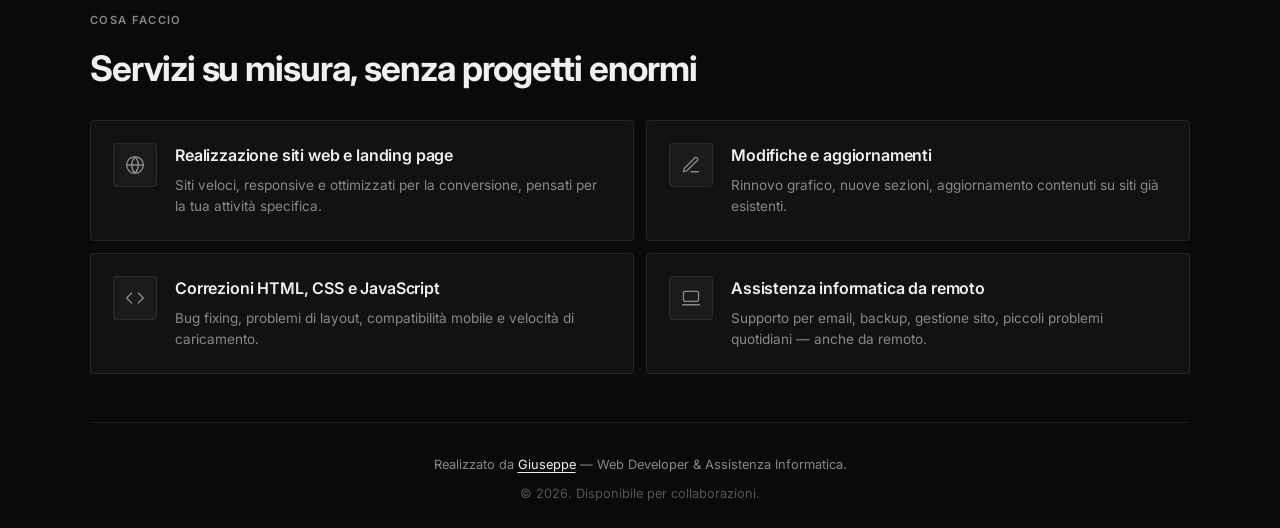
==== commit 27f6bb3f: "Add files via upload" ====
--- a/index.html
+++ b/index.html
@@ -183,4 +183,4 @@
   <script src="script.js"></script>
   <script src="globe-bg.js"></script>
 </body>
-</html>
+</html>
--- a/style.css
+++ b/style.css
@@ -97,8 +97,8 @@
   display: flex;
   flex-direction: column;
   justify-content: center;
-  align-items: center;
-  text-align: center;
+  align-items: flex-start; /* Sposta il contenitore a sinistra */
+  text-align: left;        /* Allinea il testo a sinistra */
   padding: 20px 24px;
   animation: fadeUp 1s var(--ease) both 0.15s;
 }
@@ -145,7 +145,7 @@
 
 .hero p {
   max-width: 640px;
-  margin: 0 auto 28px;
+  margin-bottom: 24px;
   font-size: clamp(0.95rem, 1.8vw, 1.1rem);
   color: var(--muted);
   font-weight: 400;
@@ -626,3 +626,23 @@
   }
   .reveal { opacity: 1; transform: none; }
 }
+
+.hero { position: relative; isolation: isolate; }
+.hero-globe {
+  position: absolute; top: 0; left: 50%;
+  width: 100vw; height: 100%;
+  transform: translateX(-50%);
+  z-index: -2; display: block;
+}
+.hero-veil {
+  position: absolute; top: 0; left: 50%;
+  width: 100vw; height: 100%;
+  transform: translateX(-50%);
+  z-index: -1; pointer-events: none;
+  background:
+    radial-gradient(ellipse 55% 45% at 50% 48%, rgba(10,10,10,.82) 0%, rgba(10,10,10,.45) 55%, transparent 100%),
+    linear-gradient(to bottom, transparent 70%, #0a0a0a 100%);
+}
+/* il testo lascia passare il trascinamento al globo, i pulsanti restano cliccabili */
+.hero > *:not(.hero-globe):not(.hero-veil) { pointer-events: none; }
+.hero a, .hero button { pointer-events: auto; }
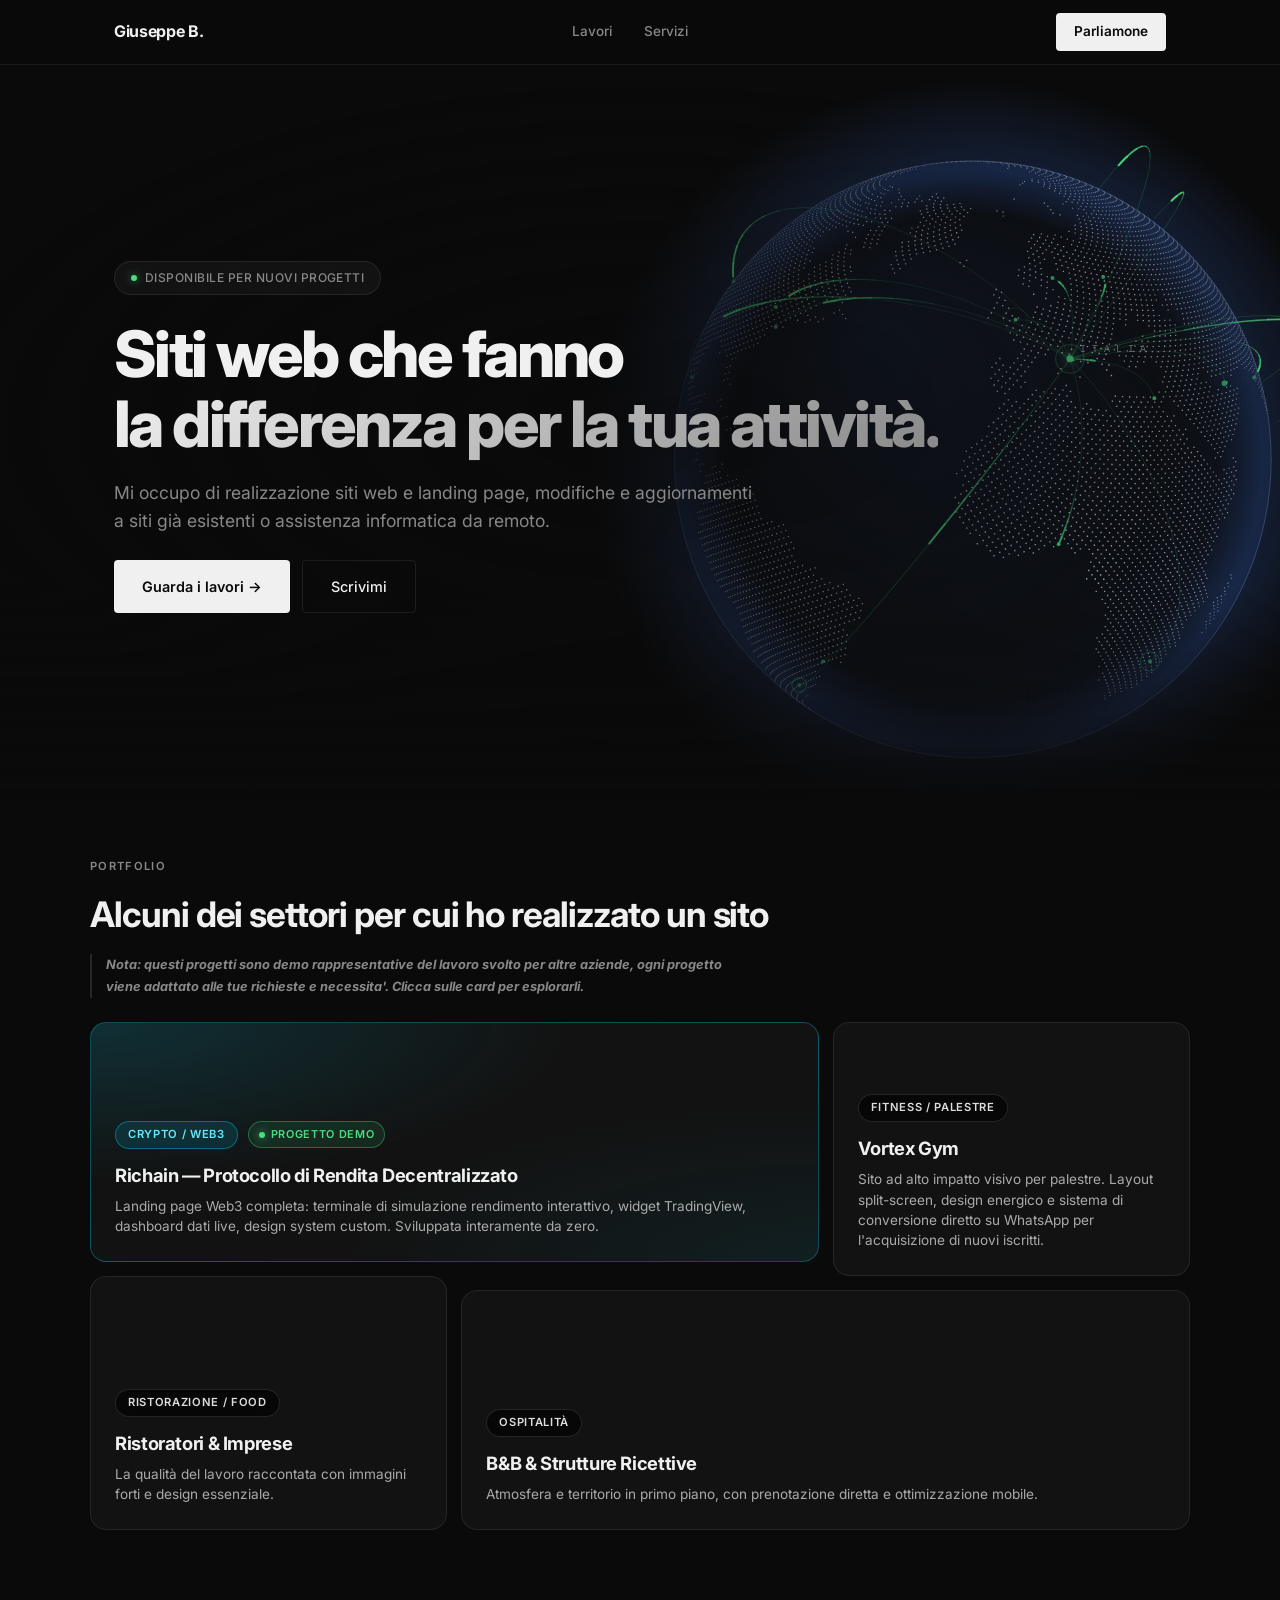
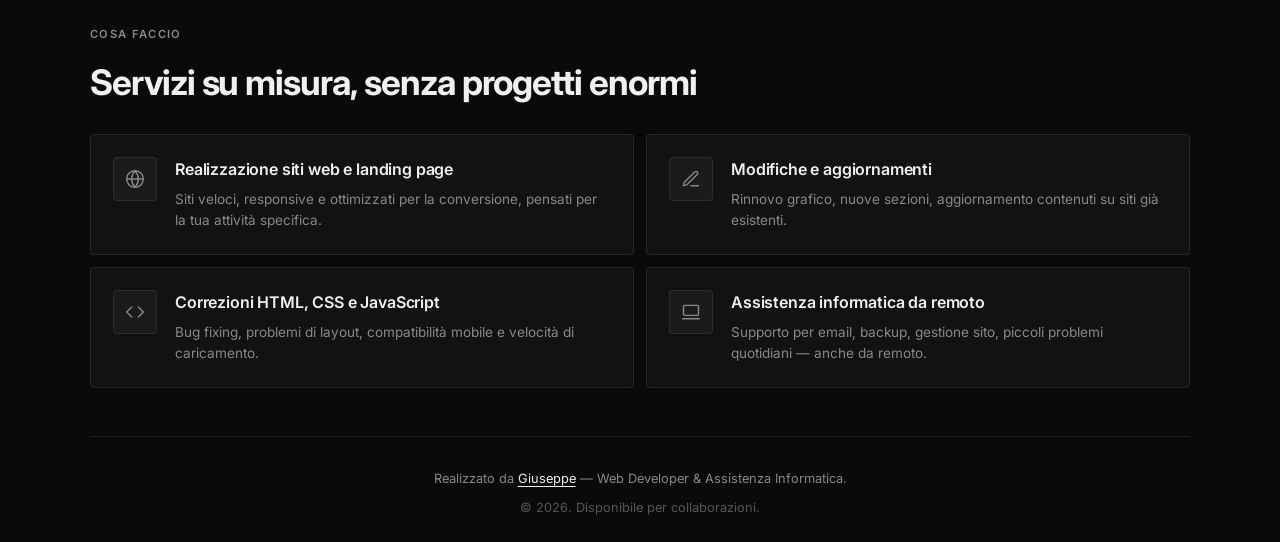
==== commit bbf2a385: "Add Vortex Gym bento card to index.html Added a new bento card for Vortex Gym with details and backg" ====
--- a/index.html
+++ b/index.html
@@ -79,6 +79,20 @@
         <div class="arrow">↗</div>
       </a>
 
+            <!-- Palestra -->
+      <a class="bento-card row-span-2 reveal" 
+         href="lavori/palestra/palestra.html" 
+         target="_blank" 
+         rel="noopener">
+        <div class="bento-card-bg" style="background-image: url('https://images.unsplash.com/photo-1534438327276-14e5300c3a48?w=1200&q=80');"></div>
+        <div class="bento-card-content">
+          <span class="bento-tag">FITNESS / PALESTRE</span>
+          <h3>Vortex Gym</h3>
+          <p>Sito ad alto impatto visivo per palestre. Layout split-screen, design energico e sistema di conversione diretto su WhatsApp per l'acquisizione di nuovi iscritti.</p>
+        </div>
+        <div class="arrow">↗</div>
+      </a>
+      
       <!-- Ristorante -->
       <a class="bento-card row-span-2 reveal" 
          href="lavori/ristorazione/ristorazione.html"
@@ -183,4 +197,4 @@
   <script src="script.js"></script>
   <script src="globe-bg.js"></script>
 </body>
-</html>+</html>
